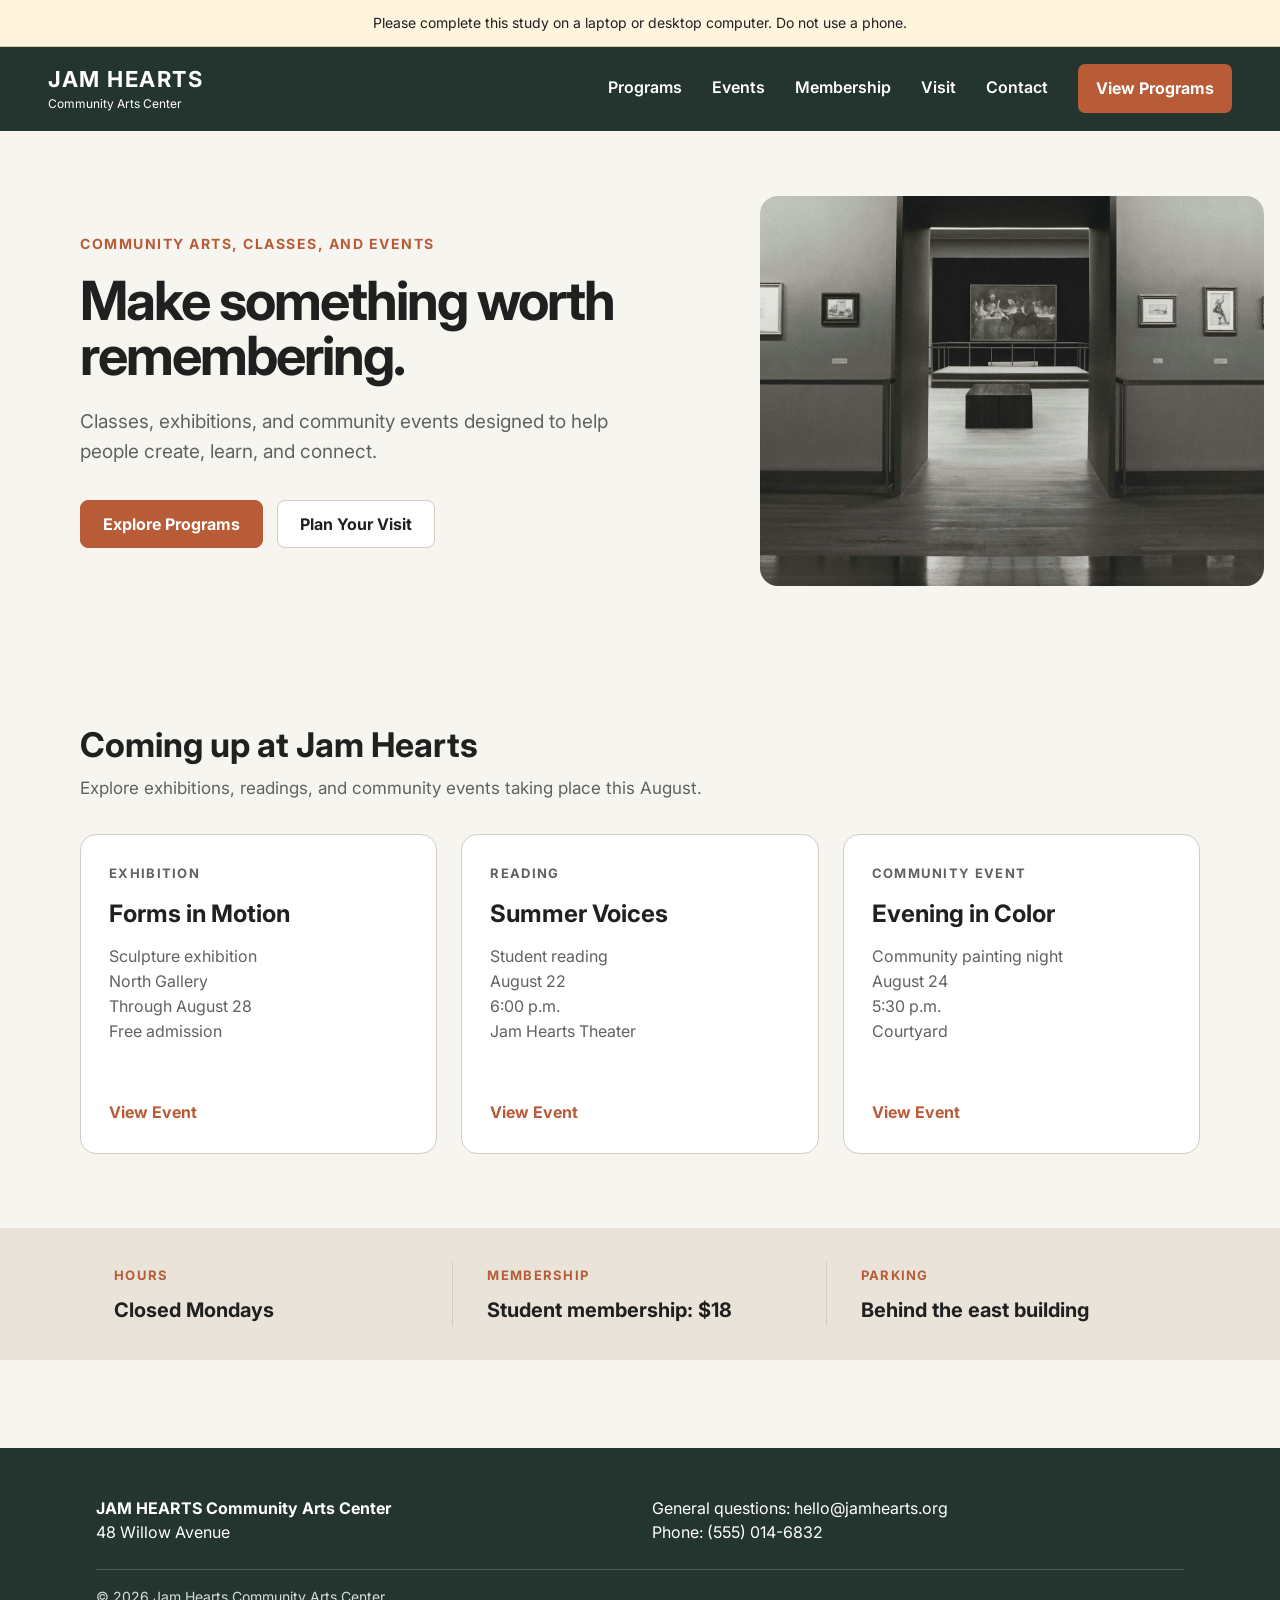
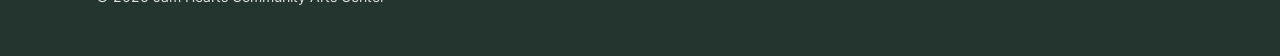
==== a/index.html @ b65d5c98 "Publish Jam Hearts study to GitHub Pages" ====
<!doctype html><html lang="en"><head><meta charset="utf-8"><meta name="viewport" content="width=device-width,initial-scale=1"><title>Jam Hearts Community Arts Center</title><link rel="stylesheet" href="../shared/reset.css"><link rel="stylesheet" href="../shared/base.css"><link rel="stylesheet" href="style-a.css"></head><body data-page="home"><div id="site-header"></div><main class="site-main"><section class="container hero-a"><div class="hero-copy"><p class="eyebrow">Community arts, classes, and events</p><h1>Make something worth remembering.</h1><p>Classes, exhibitions, and community events designed to help people create, learn, and connect.</p><div class="hero-actions"><a class="button" href="programs.html">Explore Programs</a><a class="button light" href="visit.html">Plan Your Visit</a></div></div><img class="hero-image" src="../shared/assets/hero-placeholder.jpg" alt="A neutral community art studio"></section><section class="section"><div class="container"><h2 class="section-heading">Coming up at Jam Hearts</h2><p class="section-sub">Explore exhibitions, readings, and community events taking place this August.</p><div class="card-grid"><article class="event-card"><p class="category">EXHIBITION</p><h3>Forms in Motion</h3><p>Sculpture exhibition<br>North Gallery<br>Through August 28<br>Free admission</p><a class="text-link" href="events.html">View Event</a></article><article class="event-card"><p class="category">READING</p><h3>Summer Voices</h3><p>Student reading<br>August 22<br>6:00 p.m.<br>Jam Hearts Theater</p><a class="text-link" href="events.html">View Event</a></article><article class="event-card"><p class="category">COMMUNITY EVENT</p><h3>Evening in Color</h3><p>Community painting night<br>August 24<br>5:30 p.m.<br>Courtyard</p><a class="text-link" href="events.html">View Event</a></article></div></div></section><section class="quick-strip"><div class="container quick-grid"><div><span class="category">HOURS</span><strong>Closed Mondays</strong></div><div><span class="category">MEMBERSHIP</span><strong>Student membership: $18</strong></div><div><span class="category">PARKING</span><strong>Behind the east building</strong></div></div></section></main><div id="site-footer"></div><script src="script-a.js"></script></body></html>
---- shared/base.css ----
@import url('https://fonts.googleapis.com/css2?family=Inter:wght@400;500;600;700&display=swap');
:root{--bg:#F7F5F0;--text:#202020;--muted:#5F625F;--green:#24342F;--orange:#B85C38;--beige:#E9E3D9;--white:#FFFFFF;--border:#D2CCC2}
body{min-width:1024px;background:var(--bg);color:var(--text);font-family:Inter,Arial,sans-serif;line-height:1.55}
a{text-decoration:none}
.site-main{min-height:calc(100vh - 300px)}
.container{width:min(1120px,calc(100% - 96px));margin-inline:auto}
.page-hero{padding:76px 0 42px}
.page-hero h1{font-size:48px;line-height:1.08;letter-spacing:-1.5px;margin-bottom:18px}
.page-hero p{font-size:18px;color:var(--muted);max-width:760px}
.eyebrow{font-size:14px;letter-spacing:1.5px;text-transform:uppercase;font-weight:700;color:var(--orange)}
.button{display:inline-flex;align-items:center;justify-content:center;min-height:48px;padding:0 22px;border:1px solid var(--orange);border-radius:8px;background:var(--orange);color:var(--white);font-weight:700}
.button.light{background:var(--white);color:var(--text);border-color:var(--border)}
.site-footer{margin-top:88px;padding:48px;background:var(--green);color:var(--white)}
.footer-inner{display:grid;grid-template-columns:1fr 1fr;gap:24px}
.footer-inner p:last-child{grid-column:1/-1;color:#d8dedb;font-size:14px;padding-top:16px;border-top:1px solid rgba(255,255,255,.2)}
.study-note{padding:12px 24px;text-align:center;background:#fff4dd;border-bottom:1px solid #decba2;font-size:14px}
---- a/style-a.css ----
.header-a{height:84px;padding:0 48px;background:var(--green);color:var(--white);display:flex;align-items:center;gap:48px}
.logo{width:230px;display:flex;flex-direction:column;line-height:1.15}.logo strong{font-size:22px;letter-spacing:1.5px}.logo span{font-size:12px;margin-top:5px}
.main-nav{margin-left:auto;display:flex;align-items:center;gap:30px;height:100%}.main-nav>a:not(.nav-button){height:100%;display:flex;align-items:center;border-bottom:2px solid transparent;font-size:16px;font-weight:600}.main-nav>a.active{border-color:var(--orange)}
.nav-button{padding:12px 18px;border-radius:7px;background:var(--orange);font-weight:700}
.hero-a{min-height:520px;display:grid;grid-template-columns:55% 45%;gap:64px;align-items:center;padding:54px 0}
.hero-copy h1{font-size:54px;line-height:1.02;letter-spacing:-2px;margin:18px 0 24px}.hero-copy>p:not(.eyebrow){font-size:19px;color:var(--muted);max-width:590px}.hero-actions{display:flex;gap:14px;margin-top:34px}
.hero-image{width:100%;height:390px;object-fit:cover;border-radius:18px}
.section{padding:74px 0}.section-heading{font-size:34px;line-height:1.2;margin-bottom:10px}.section-sub{color:var(--muted);font-size:17px;margin-bottom:32px}
.card-grid{display:grid;grid-template-columns:repeat(3,1fr);gap:24px}.event-card,.price-card{background:var(--white);border:1px solid var(--border);border-radius:16px;padding:28px;display:flex;flex-direction:column;min-height:320px}.event-card h3,.price-card h3{font-size:24px;margin:12px 0}.event-card p{color:var(--muted)}.text-link{margin-top:auto;padding-top:22px;color:var(--orange);font-weight:700}
.quick-strip{background:var(--beige);padding:34px 0}.quick-grid{display:grid;grid-template-columns:repeat(3,1fr)}.quick-grid>div{padding:0 34px;border-right:1px solid var(--border)}.quick-grid>div:last-child{border:0}.quick-grid strong{display:block;margin-top:8px;font-size:20px}
.stack{display:grid;gap:24px}.horizontal-card{background:var(--white);border:1px solid var(--border);border-radius:14px;padding:32px;min-height:210px;display:grid;grid-template-columns:1.2fr 1fr 1fr;gap:32px;align-items:center}.horizontal-card h2{font-size:28px;margin-top:10px}.facts{display:grid;gap:8px}.facts strong{font-weight:700}.category{font-size:13px;letter-spacing:1.3px;color:var(--orange);font-weight:700}
.price-card{min-height:360px}.price{font-size:44px;font-weight:700;color:var(--orange);line-height:1;margin:18px 0 4px}.price-card ul{list-style:none;display:grid;gap:10px;margin:24px 0}.price-card .button{margin-top:auto}
.info-panel{margin-top:34px;padding:28px;background:var(--beige);border-radius:12px}
.visit-grid{display:grid;grid-template-columns:1fr 1fr;gap:48px}.visit-panel{background:var(--white);border:1px solid var(--border);border-radius:14px;padding:36px}.visit-panel h2{margin-bottom:24px}.visit-panel h3{margin-top:28px;margin-bottom:10px}.visit-panel p{margin-bottom:18px}
.contact-list{display:grid;gap:18px}.contact-row{background:var(--white);border:1px solid var(--border);border-radius:12px;padding:26px}.contact-row h2{font-size:20px;margin-bottom:6px}.contact-row a,.contact-row p{font-size:18px;color:var(--orange);font-weight:600}
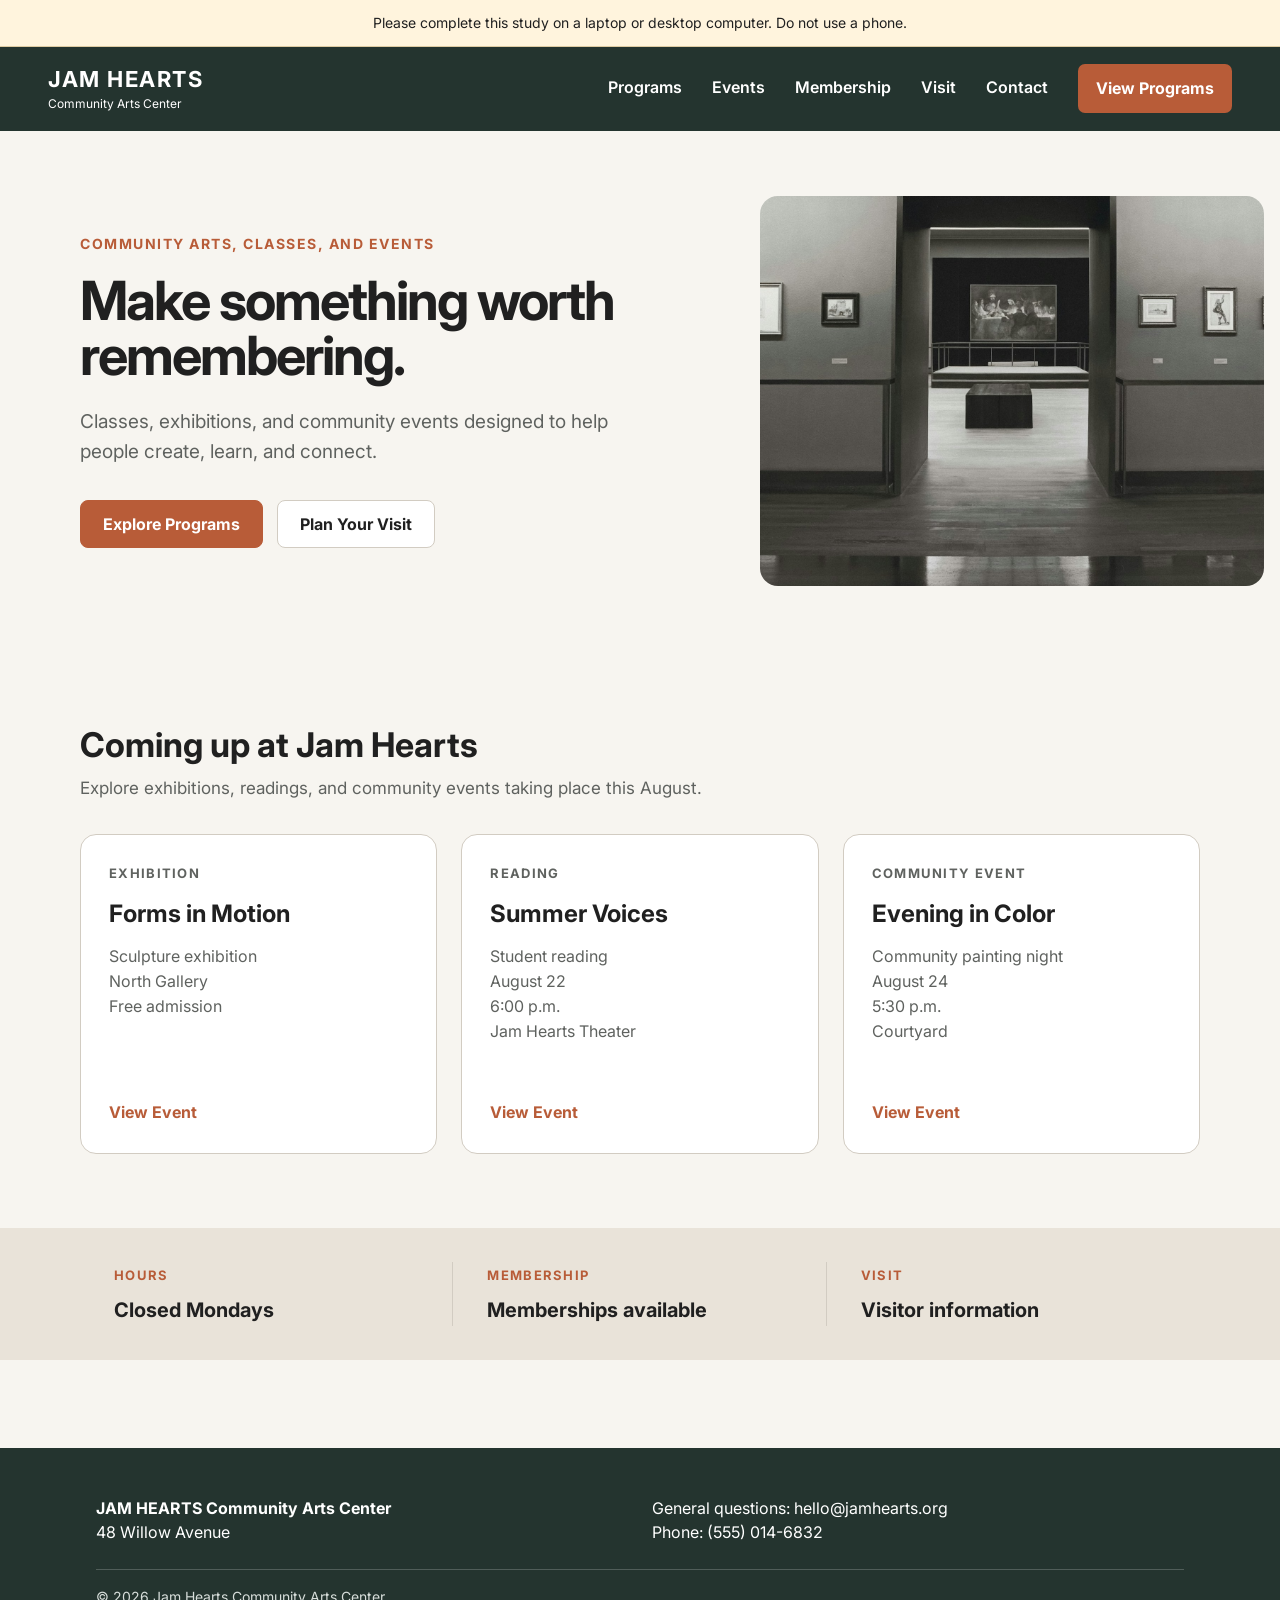
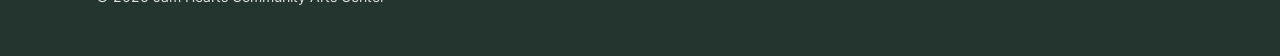
==== commit 82258148: "Add simplified five-minute study workflow" ====
--- a/a/index.html
+++ b/a/index.html
@@ -1,2 +1,2 @@
-<!doctype html><html lang="en"><head><meta charset="utf-8"><meta name="viewport" content="width=device-width,initial-scale=1"><title>Jam Hearts Community Arts Center</title><link rel="stylesheet" href="../shared/reset.css"><link rel="stylesheet" href="../shared/base.css"><link rel="stylesheet" href="style-a.css"></head><body data-page="home"><div id="site-header"></div><main class="site-main"><section class="container hero-a"><div class="hero-copy"><p class="eyebrow">Community arts, classes, and events</p><h1>Make something worth remembering.</h1><p>Classes, exhibitions, and community events designed to help people create, learn, and connect.</p><div class="hero-actions"><a class="button" href="programs.html">Explore Programs</a><a class="button light" href="visit.html">Plan Your Visit</a></div></div><img class="hero-image" src="../shared/assets/hero-placeholder.jpg" alt="A neutral community art studio"></section><section class="section"><div class="container"><h2 class="section-heading">Coming up at Jam Hearts</h2><p class="section-sub">Explore exhibitions, readings, and community events taking place this August.</p><div class="card-grid"><article class="event-card"><p class="category">EXHIBITION</p><h3>Forms in Motion</h3><p>Sculpture exhibition<br>North Gallery<br>Through August 28<br>Free admission</p><a class="text-link" href="events.html">View Event</a></article><article class="event-card"><p class="category">READING</p><h3>Summer Voices</h3><p>Student reading<br>August 22<br>6:00 p.m.<br>Jam Hearts Theater</p><a class="text-link" href="events.html">View Event</a></article><article class="event-card"><p class="category">COMMUNITY EVENT</p><h3>Evening in Color</h3><p>Community painting night<br>August 24<br>5:30 p.m.<br>Courtyard</p><a class="text-link" href="events.html">View Event</a></article></div></div></section><section class="quick-strip"><div class="container quick-grid"><div><span class="category">HOURS</span><strong>Closed Mondays</strong></div><div><span class="category">MEMBERSHIP</span><strong>Student membership: $18</strong></div><div><span class="category">PARKING</span><strong>Behind the east building</strong></div></div></section></main><div id="site-footer"></div><script src="script-a.js"></script></body></html>
+<!doctype html><html lang="en"><head><meta charset="utf-8"><meta name="viewport" content="width=device-width,initial-scale=1"><title>Jam Hearts Community Arts Center</title><link rel="stylesheet" href="../shared/reset.css"><link rel="stylesheet" href="../shared/base.css"><link rel="stylesheet" href="style-a.css"></head><body data-page="home"><div id="site-header"></div><main class="site-main"><section class="container hero-a"><div class="hero-copy"><p class="eyebrow">Community arts, classes, and events</p><h1>Make something worth remembering.</h1><p>Classes, exhibitions, and community events designed to help people create, learn, and connect.</p><div class="hero-actions"><a class="button" href="programs.html">Explore Programs</a><a class="button light" href="visit.html">Plan Your Visit</a></div></div><img class="hero-image" src="../shared/assets/hero-placeholder.jpg" alt="A neutral community art studio"></section><section class="section"><div class="container"><h2 class="section-heading">Coming up at Jam Hearts</h2><p class="section-sub">Explore exhibitions, readings, and community events taking place this August.</p><div class="card-grid"><article class="event-card"><p class="category">EXHIBITION</p><h3>Forms in Motion</h3><p>Sculpture exhibition<br>North Gallery<br>Free admission</p><a class="text-link" href="events.html">View Event</a></article><article class="event-card"><p class="category">READING</p><h3>Summer Voices</h3><p>Student reading<br>August 22<br>6:00 p.m.<br>Jam Hearts Theater</p><a class="text-link" href="events.html">View Event</a></article><article class="event-card"><p class="category">COMMUNITY EVENT</p><h3>Evening in Color</h3><p>Community painting night<br>August 24<br>5:30 p.m.<br>Courtyard</p><a class="text-link" href="events.html">View Event</a></article></div></div></section><section class="quick-strip"><div class="container quick-grid"><div><span class="category">HOURS</span><strong>Closed Mondays</strong></div><div><span class="category">MEMBERSHIP</span><strong>Memberships available</strong></div><div><span class="category">VISIT</span><strong>Visitor information</strong></div></div></section></main><div id="site-footer"></div><script src="script-a.js"></script></body></html>
 
